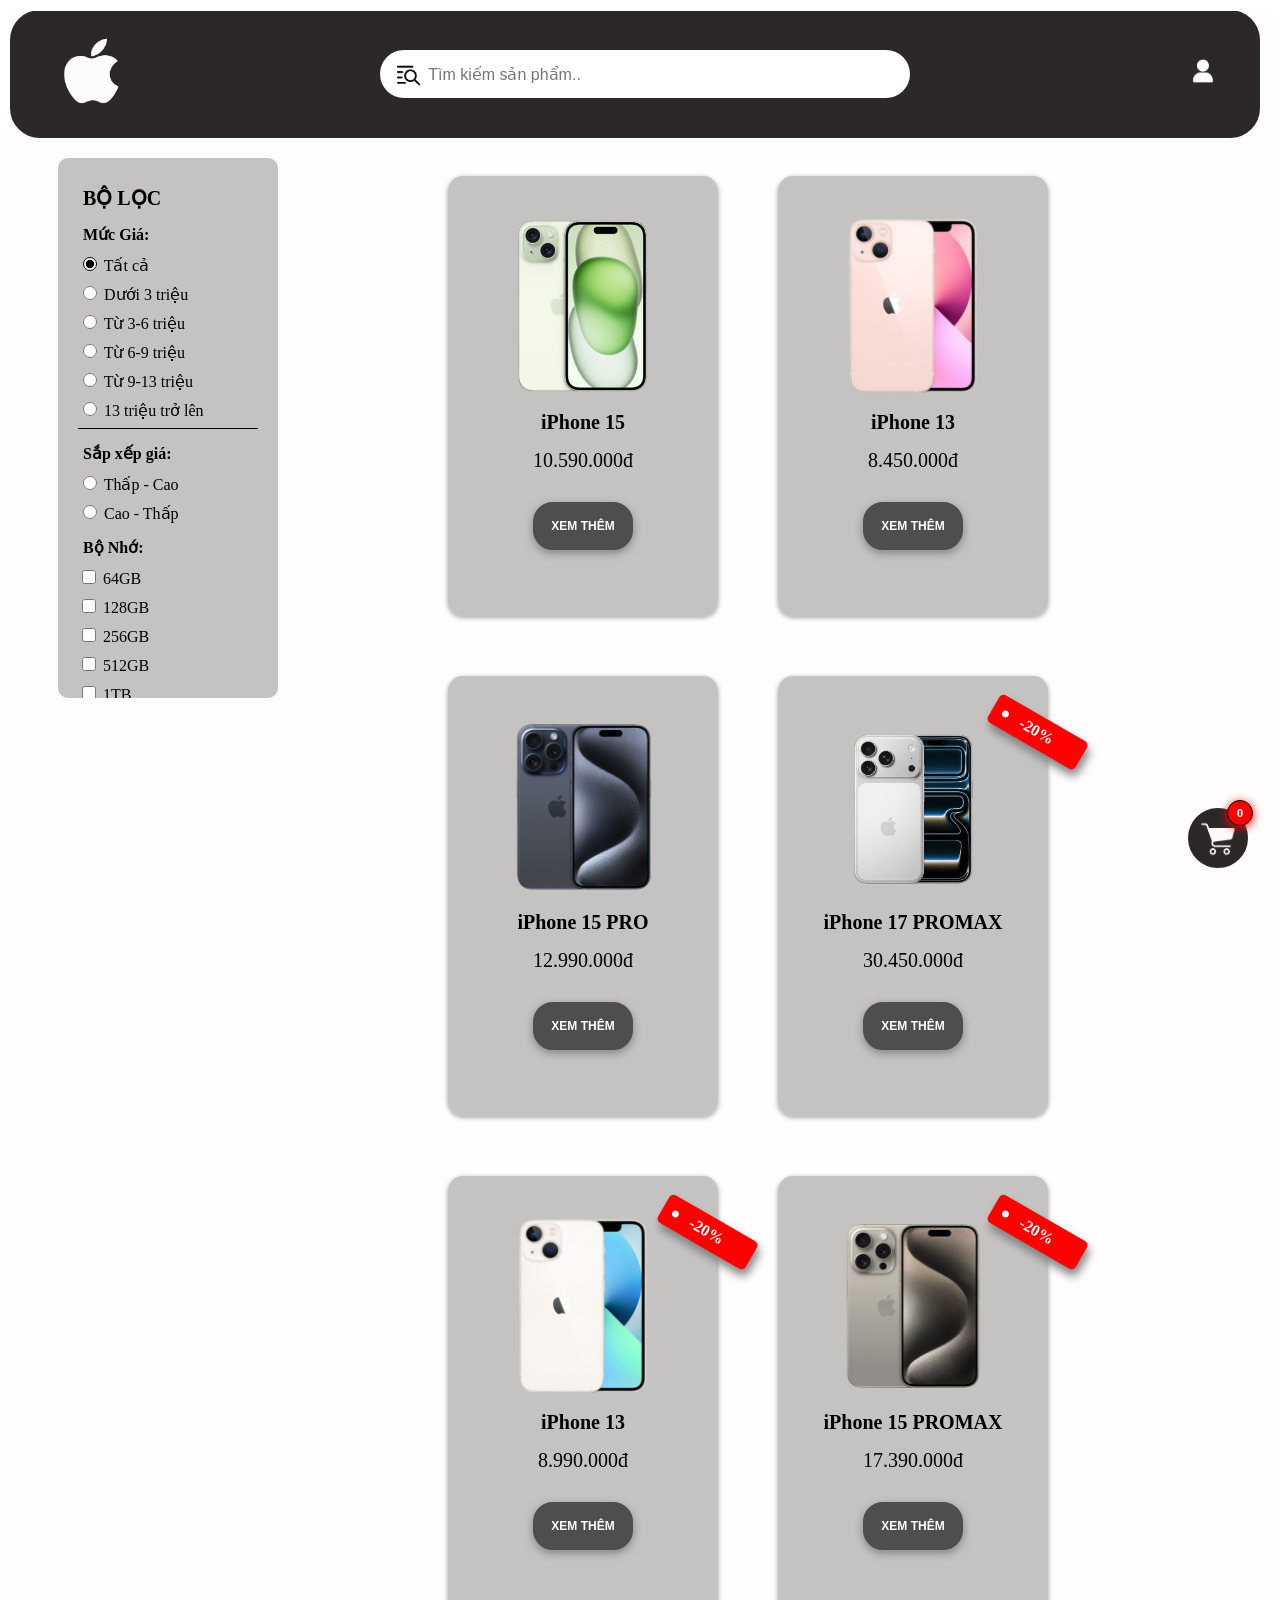
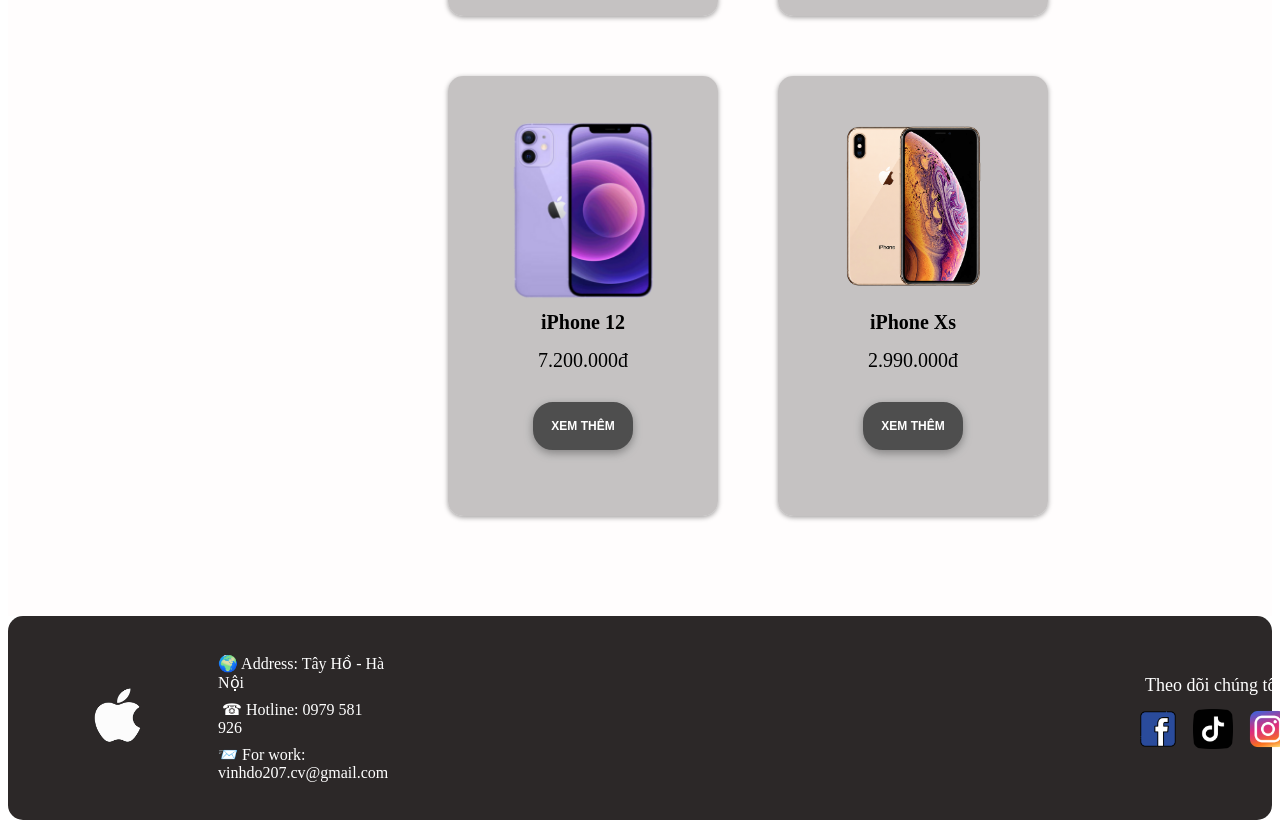
==== html/card.html @ f1d72792 "Initial commit" ====
<!DOCTYPE html>
<html lang="en">
<head>
    <meta charset="UTF-8">
    <meta name="viewport" content="width=device-width, initial-scale=1.0">
    <script src="../js/card.js" defer></script>
    <title>Mua Sắm</title>
    <link rel="stylesheet" href="../css/card.css">
</head>
<body>
     <!--HEAD-->
    <header>
        <div class="logo">
            <a href="../index.html">          
                <img src="../images/logo.png" alt="logo">
            </a>
        </div>
        
        <div class="search">
            <img src="../find.png" alt="find">
        <input type="text" placeholder=" Tìm kiếm sản phẩm..">
        </div>
        
        <div class="user">
            <img src="../images/user.png" alt="Tài khoản">
            <div class="user-menu">
                <p class="user-fullname"></p>
                <p class="user-username"></p>
                <button class="login-account">ĐĂNG NHẬP</button>
                <button class="logout-account">ĐĂNG XUẤT</button>
            </div>
        </div>
    
    </header>

    <main class="shop">
        <!-----------------------------Bộ lọc---------------------------------->
        <aside class="filter">

            <!--------GIÁ-------->
            <h3 class="head-filter">BỘ LỌC</h3>
            <h4 class="title-filter">Mức Giá:</h4>
            <label><input type="radio" name="gia" value="all" checked>
            Tất cả</label>
            
            <label><input type="radio" name="gia" value="under3">
            Dưới 3 triệu</label>

            <label><input type="radio" name="gia" value="3-6">
            Từ 3-6 triệu</label>

            <label><input type="radio" name="gia" value="6-9">
            Từ 6-9 triệu</label>

            <label><input type="radio" name="gia" value="9-13">
            Từ 9-13 triệu</label>
            
            <label><input type="radio" name="gia" value="over13">
            13 triệu trở lên</label>

                        <!--------sắp xếp-------->
            <hr class="line">
            <h4 class="title-filter">Sắp xếp giá:</h4>
            <label><input type="radio" name="az" value="az">
            Thấp - Cao</label>

            <label><input type="radio" name="az" value="za">
            Cao - Thấp</label>

            
            <!--------ROM-------->
            <h4 class="title-filter">Bộ Nhớ:</h4>
            
            <label><input type="checkbox" name="rom" value="64">
            64GB</label>

            <label><input type="checkbox" name="rom" value="128">
            128GB</label>

            <label><input type="checkbox" name="rom" value="256">
            256GB</label>

            <label><input type="checkbox" name="rom" value="512">
            512GB</label>
            
            <label><input type="checkbox" name="rom" value="1TB">
            1TB</label>

            <!--------SẠC-------->
            <h4 class="title-filter">Cáp Sạc:</h4>
            <label><input type="radio" name="charge" value="all" checked>
            Tất cả</label>
            
            <label><input type="radio" name="charge" value="lightning">
            Lightning</label>

            <label><input type="radio" name="charge" value="typec">
            Type-C</label>


            <!--------Hz-------->
            <h4 class="title-filter">Tần số quét:</h4>
            <label><input type="radio" name="hz" value="all" checked>
            Tất cả</label>
            
            <label><input type="radio" name="hz" value="60">
            60Hz</label>

            <label><input type="radio" name="hz" value="120">
            120Hz</label>
            


        </aside>
        <div class="content">
        <!---------------------------------HÀNG 1---------------------------------->
            <p class="no-product"></p>
            <div class="row"> 
                <!--MÁY 1/ dòng 1-->
                <div class="product"
                    data-price="10590"
                    data-storage="256"
                    data-charge="Type-C"
                    data-hz="60">
                    <div class="pro-img">
                        <img src="../images/ip15green.png" alt="iPhone 15">
                    </div>
                    <h2 class="name">iPhone 15</h2>
                    <p class="price">10.590.000đ</p>
                    <button class="but-xemthem">XEM THÊM</button>
                </div>


                <!--MÁY 2/dòng 1-->
                
                <!--MÁY 3/dòng 1-->
                <div class="product"
                    data-price="8450"
                    data-storage="128"
                    data-charge="Lightning"
                    data-hz="60">
                    <div class="pro-img2">
                        <img src="../images/13pink.png" alt="iphone 13">
                    </div>
                    <h2 class="name">iPhone 13</h2>
                    <p class="price">8.450.000đ</p>
                    <button class="but-xemthem">XEM THÊM</button>
                </div>
    

            <!---------------------------------HÀNG 2---------------------------------->
                <!--MÁY 1/dòng2-->
                <div class="product"
                    data-price="12990"
                    data-storage="256"
                    data-charge="Type-C"
                    data-hz="120">
                    <div class="pro-img2">
                        <img src="../images/15problue.png">
                    </div>
                    <h2 class="name">iPhone 15 PRO</h2>
                    <p class="price">12.990.000đ</p>
                    <button class="but-xemthem">XEM THÊM</button>
                </div>

                <!--MÁY 2/dòng2-->
                <div class="product"
                    data-price="34350"
                    data-storage="512"
                    data-charge="Type-C"
                    data-hz="120">
                    <span class="sale"> ●   -20% </span>
                    <div class="pro-img3">
                        <img src="../images/17maxwhite.png" alt="17white">
                    </div>
                    <h2 class="name">iPhone 17 PROMAX</h2>
                    <p class="price">30.450.000đ</p>
                    <button class="but-xemthem">XEM THÊM</button>
                </div>

                <!--MÁY 3/dòng2-->
                <div class="product"
                    data-price="8790"
                    data-storage="256"
                    data-charge="Lightning"
                    data-hz="60">
                    <span class="sale"> ●   -20% </span>
                    <div class="pro-img2">
                        <img src="../images/13white.png">
                    </div>
                    <h2 class="name">iPhone 13</h2>
                    <p class="price">8.990.000đ</p>
                    <button class="but-xemthem">XEM THÊM</button>
                </div>
            

            <!---------------------------------HÀNG 3---------------------------------->
                <!--MÁY 1/dòng3-->
                <div class="product"
                    data-price="17390"
                    data-storage="1TB"
                    data-charge="Type-C"
                    data-hz="120">
                    <span class="sale"> ●   -20% </span>
                    <div class="pro-img2">
                        <img src="../images/15maxgray.png">
                    </div>
                    <h2 class="name">iPhone 15 PROMAX</h2>
                    <p class="price">17.390.000đ</p>
                    <button class="but-xemthem">XEM THÊM</button>
                </div>

                <!--MÁY 2/dòng3-->
                <div class="product"
                    data-price="7200"
                    data-storage="64"
                    data-charge="Lightning"
                    data-hz="60">
                    <div class="pro-img2">
                        <img src="../images/12.png">
                    </div>
                    <h2 class="name">iPhone 12</h2>
                    <p class="price">7.200.000đ</p>
                    <button class="but-xemthem">XEM THÊM</button>
                </div>

                <!--MÁY 3/dòng3-->
                <div class="product"
                    data-price="2990"
                    data-storage="64"
                    data-charge="Lightning"
                    data-hz="60">
                    <div class="pro-img3">
                        <img src="../images/x.png">
                    </div>
                    <h2 class="name">iPhone Xs</h2>
                    <p class="price">2.990.000đ</p>
                    <button class="but-xemthem">XEM THÊM</button>
                </div>
            </div>
        </div>
    </main>

<!---------------------------------- FOOT -------------------------------------->
<footer>
    <div class="footer-logo">
        <img src="../images/logo.png" alt="Táo Dai">
    </div>

    <div class="footer-info">
        <p>🌍 Address: Tây Hồ - Hà Nội</p>
        <p> ☎ Hotline: 0979 581 926</p>
        <p>📨 For work: vinhdo207.cv@gmail.com</p>
    </div>

    <div class="footer-social">
    <p>Theo dõi chúng tôi</p>

    <div class="social-icon">
        <a href="https://web.facebook.com/dqv1thg3" target="_blank">
            <img src="../images/facebook.png" alt="Facebook">
        </a>

        <a href="https://www.tiktok.com/@dqvinh1thang3?_r=1&_t=ZS-99cFFg2vhfY" target="_blank">
            <img src="../images/tiktok.png" alt="TikTok">
        </a>

        <a href="https://www.instagram.com/dqvinh.1thang3?stkn=YXpnaDk2dnZoYW9t&utm_source=qr" target="_blank">   
            <img src="../images/instagram.png" alt="Instagram">
        </a>
    </div>
</div>
</footer>
<!-------------------------------------------------------
----------------------- MODAL ---------------------------
-------------------------------------------------------->
    <div class="modal">
        <div class="modal-content">
            <button class="close">×</button>

            <div class="modal-body">

                <div class="modal-left">
                    <img class="modal-img" src="" alt="">
                </div>

                <div class="modal-right">
                    <div class="profile">
                        <h2 class="modal-name"></h2>
                        <hr>
                        <h3>Thông số:</h3>
                        <p class="modal-storage"></p>
                        <p class="modal-charge"></p>
                        <p class="modal-hz"></p>
                        <p class="modal-status"><i>Máy mới chưa bóc hộp</i></p>
                        <p class="modal-warranty"><u>12 Tháng,</u> 1 đổi 1 tại Táo Dai</p>
                    </div>
                    
                    <div class="priceset">
                    <span class="modal-price"></span>
                    </div>
                    <div class="modal-buttons">
                    <button class="but-cart">THÊM VÀO GIỎ HÀNG</button>
                    <button class="but-buy">MUA NGAY</button>
                    </div>
                </div>

            </div>
        </div>
    </div>

    <div class="cart-float">
        <img src="../images/shopcart.png" alt="Giỏ hàng">
        <span class="cart-count">0</span>
    </div>

</body>
</html>
---- css/card.css ----
/*=============== LOGO ================*/
header {
    position: fixed;
    top: 10px;
    left: 10px;
    right: 20px;
    z-index: 1000;

    display: flex;
    justify-content: space-between;
    align-items: center;

    background-color: rgb(44, 40, 40);
    border: 2px solid rgb(44, 40, 40);
    border-radius: 30px;

    padding: 20px;
    box-sizing: border-box;
    transition: transform 0.3s;
}
header::before {
    content: "";
    position: absolute;
    top: -12px;
    left: -10px;
    right: -20px;
    height: 11px;
    background-color: white;
}
header.hide {
    transform: translateY(-120%);
}

.logo img {
    width: 120px;
}
.search {
    width: 500px;
    background-color: white;
    padding: 10px 15px;
    border-radius: 30px;
    margin-right: 50px;
}
.search img {
    width:23px;
    position: relative;
    top: 3.5px;
    left: 2px;
}

.search input {
    border: none;
    outline: none;
    width: 90%;
    font-size: 16px;
    position: relative;
    bottom: 3px;
}
.user {
    font-size: 25px;
    cursor: pointer;
}
.user img {
    width: 30px;
    margin-right: 20px;
}
/*=============== BỐ CỤC ============== */

.shop {
    padding-top: 120px;
    display: flex;
    gap: 30px;
    background-color: rgb(255, 253, 253);
}

.content {
    flex: 1;
    margin-top: 30px;
    margin-bottom: 100px;
}


/* ============ BỘ LỌC ============ */

.filter {
    position: sticky;
    top: 70px;
    width: 180px;
    padding: 20px;
    background-color: rgba(168, 166, 166, 0.666);
    border-radius: 10px;
    margin-left: 30px;
    height: 500px;
    margin: 30px 140px 50px 50px;
    overflow-y: auto;
}

.filter::-webkit-scrollbar {
    width: 3px;}    
.filter::-webkit-scrollbar-thumb {
    background-color: rgba(168, 166, 166, 0.666);
    border-radius: 50px;}
.filter::-webkit-scrollbar-track {
    margin: 10px 0;}

.filter label {
    display: block;
    margin-bottom: 8px;
    color: black;
    font-weight: 500;
    cursor: pointer;
}
.head-filter {
    font-size: 20px;
    color: black;
    margin: 8px 0 0 5px;}
.title-filter {
    margin: 15px 0 10px 5px;
    color: black;}
.line {
    border: none;
    border-top: 1px solid black;
    margin: 5px 0;}

.filter input[type="radio"],
.filter input[type="checkbox"] {
    width: 14px;
    height: 14px;
    accent-color: black;

    border: 2px solid black;
    cursor: pointer;
}


/* ========= CÁC SẢN PHẨM ========== */
.row {
    display: flex;
    flex-direction: row;
    gap: 60px;
    flex-wrap: wrap;
}

.product {
    width: 100%;
    max-width: 230px;
    padding: 20px;
    background-color: rgba(168, 166, 166, 0.666);
    border-radius: 15px;
    display: flex;
    flex-direction: column;
    align-items: center;
    transition: 0.2s;
    box-shadow: 0 1.5px 5px rgba(0, 0, 0, 0.378);

    height: 400px;
    position: relative;
}
.product:hover {
    transform: translateY(-2.5px);
    box-shadow: 0 4px 15px black;
    cursor: default;}

.no-product {
    margin-left: 300px;
    font-size: large;
    color: white;
}

.sale {
    position: absolute;
    white-space: pre-wrap;
    top: 40px;
    right: -40px;
    border-radius: 5px;
    background-color: red;
    color: white;
    padding: 7px 29px 7px 5px;
    font-weight: bold;
    transform: rotate(30deg);
    box-shadow: 5px 5px 10px gray;
}

.pro-img {
    width: 200px;
    height: 220px;
    display: flex;
    justify-content: center;
    align-items: center;
}

.pro-img img {
    width: 150%;
    height: 150%;
    object-fit: contain;
}
.pro-img2 {
    width: 200px;
    height: 220px;
    display: flex;
    justify-content: center;
    align-items: center;
}

.pro-img2 img {
    width: 130%;
    height: 130%;
    object-fit: contain;
}
.pro-img3 {
    width: 200px;
    height: 220px;
    display: flex;
    justify-content: center;
    align-items: center;
}

.pro-img3 img {
    width: 100%;
    height: 100%;
    object-fit: contain;
}

.name {
    color: black;
    text-align: center;
    font-size: 20px;
    margin-top: -5px;
}

.price {
    color: black;
    text-align: center;
    font-size: 20px;
    margin-top: -2px;
}

/* ========= BUTTON ========== */

.but-xemthem {
    cursor: pointer;
    margin-top: 10px;
    border: 2px solid rgb(78, 78, 78);;
    width: 100px;
    border-radius: 20px;
    background-color: rgb(78, 78, 78);
    color: white;
    transition: 0.3s;
    font-size: 12px;
    padding: 15px;
    font-weight: bold;
    box-shadow: 0 3px 10px rgba(0, 0, 0, 0.344);
}
.but-xemthem:hover {
    transform: scale(1.05);
    background-color: rgb(78, 78, 78);
    box-shadow: 0 3px 10px black;

}
/* ============ FOOTER ============ */
footer {
    display: flex;
    justify-content: left;
    gap: 350px;
    align-items: center;
    background-color: rgb(44, 40, 40);
    color: white;
    padding: 30px 60px;
    border-radius: 15px;
}

.footer-logo img {
    width: 100px;
}
.footer-info {
    margin-left: -300px;
    margin-right: 400px;
}
.footer-info p {
    white-space: pre-wrap;
    margin: 8px 0;
}

.footer-social {
    text-align: center;
    font-weight: 500;
    font-size: 18px;
    margin-top: -25px;
    cursor: default;
}

.social-icon {
    display: flex;
    justify-content: center;
    gap: 15px;
    margin-top: -5px;
}

.social-icon img {
    width: 40px;
    height: 40px;
    object-fit: contain;
    cursor: pointer;
    transition: 0.2s;
}
.social-icon img:hover {
    transform: scale(1.2);
}

/* ===========================================================
============================ MODAL ==========================
==========================================================*/
/* MODAL */
.modal {
    display: none;
    position: fixed;
    top: 0;
    left: 0;
    width: 100%;
    height: 100%;
    background-color: rgba(0, 0, 0, 0.7);
    justify-content: center;
    align-items: center;
    z-index: 2000;
}

.modal-content {
    width: 800px;
    min-height: 540px;
    background-color: rgb(170, 170, 170);
    border: 2px solid white;
    border-radius: 25px;
    position: relative;
    padding: 30px;
    box-sizing: border-box;
}

.modal-body {
    display: flex;
    align-items: center;
    height: 100%;
}

/* ẢNH SẢN PHẨM */
.modal-left {
    width: 50%;
    min-height: 440px;
    display: flex;
    justify-content: center;
    align-items: center;
    border-right: 1px solid rgb(180, 180, 180);
}

.modal-img {
    width: 320px;
    height: 400px;
    object-fit: contain;
}

/* THÔNG TIN SẢN PHẨM */
.modal-right {
    width: 50%;
    padding-left: 35px;
    box-sizing: border-box;
    color: black;
}

.modal-name {
    color: black;
    font-size: 30px;
    margin: 0 0 15px 0;
}

.modal-status::before {
    content: "Trạng thái:";
    margin-right: 8px;
}

.modal-warranty::before {
    content: "Bảo hành:";
    margin-right: 8px;
}

.profile {
    width: 100%;
    background-color: rgb(195, 195, 195);
    border: 1px solid rgb(150, 150, 150);
    border-radius: 15px;
    padding: 20px;
    box-sizing: border-box;
}
.profile hr {
    border: none;
    border-top: 1px solid rgb(190, 190, 190);
    margin: 15px 0;
}

.profile h3 {
    color: black;
    font-size: 20px;
    margin-top: 10px;
    margin-bottom: 20px;
    text-decoration: underline;
    text-underline-offset: 5px;
}

.modal-right p {
    color: black;
    font-size: 17px;
    margin: 15px 0;
}

.modal-storage::before {
    content: "Bộ nhớ:";
    margin-right: 8px;
}

.modal-charge::before {
    content: "Cáp sạc:";
    margin-right: 8px;
}

.modal-hz::before {
    content: "Tần số:";
    margin-right: 8px;
}

/* GIÁ */
.priceset {
    color: black;
    font-size: 25px;
    font-weight: bold;
    margin-top: 20px;
    margin-bottom: 25px;
}

.modal-price::before {
    content: "Giá tiền:";
    margin-right: 10px;
}

/* NÚT ĐÓNG */
.close {
    position: absolute;
    top: 10px;
    right: 18px;
    border: none;
    background: none;
    color: black;
    font-size: 32px;
    cursor: pointer;
}

.close:hover {
    transform: scale(1.15);
}

/* HAI NÚT */
.modal-buttons {
    display: flex;
    gap: 12px;
}

.but-cart,
.but-buy {
    flex: 1;
    padding: 14px 10px;
    border-radius: 15px;
    font-size: 14px;
    font-weight: bold;
    cursor: pointer;
    transition: transform 0.2s ease, background-color 0.2s ease;
}

.but-cart {
    background-color: transparent;
    border: 1px solid black;
    color: black;
}

.but-buy {
    background-color: black;
    border: 1px solid black;
    color: white;
}

.but-cart:hover,
.but-buy:hover {
    transform: scale(1.03);
}
/*================= Giỏ hàng ==================*/
.cart-float {
    position: fixed;
    right: 30px;
    bottom: 30px;
    width: 60px;
    height: 60px;
    background-color: rgb(44, 40, 40);
    border: 2px solid white;
    border-radius: 50%;
    display: flex;
    justify-content: center;
    align-items: center;
    cursor: pointer;
    z-index: 1500;
}
.cart-float img {
    width: 35px;
}
.cart-count {
    position: absolute;
    top: -8px;
    right: -5px;
    width: 24px;
    height: 24px;
    background-color: red;
    border: 1px solid black;
    box-shadow: 0 2px 10px red;
    color: white;
    border-radius: 50%;
    display: flex;
    justify-content: center;
    align-items: center;
    font-size: 13px;
    font-weight: bold;
}
/*================= MENU TÀI KHOẢN =================*/

.user {
    position: relative;
}
.user-menu {
    display: none;
    position: absolute;
    top: 45px;
    right: 0;
    width: 210px;
    padding: 18px;
    background-color: white;
    border: 1px solid rgb(210, 210, 210);
    border-radius: 15px;
    box-shadow: 0 5px 15px rgba(0, 0, 0, 0.15);
    z-index: 1100;
}

.user-fullname,
.user-username {
    margin: 5px 0;
    color: black;
}

.user-fullname {
    font-size: 17px;
    font-weight: bold;
}

.user-username {
    color: rgb(100, 100, 100);
    font-size: 14px;
}

.login-account,
.logout-account {
    width: 100%;
    margin-top: 15px;
    padding: 10px;
    border-radius: 10px;
    font-size: 13px;
    font-weight: bold;
    cursor: pointer;
}

.login-account {
    background-color: black;
    color: white;
    border: 1px solid black;
}

.logout-account {
    background-color: white;
    color: black;
    border: 1px solid black;
}

.login-account:hover {
    background-color: rgb(60, 60, 60);
    transform: scale(1.02);
    transition: transform 0.2s;
}

.logout-account:hover {
    background-color: rgb(240, 240, 240);
    transform: scale(1.02);
    transition: transform 0.2s;
}
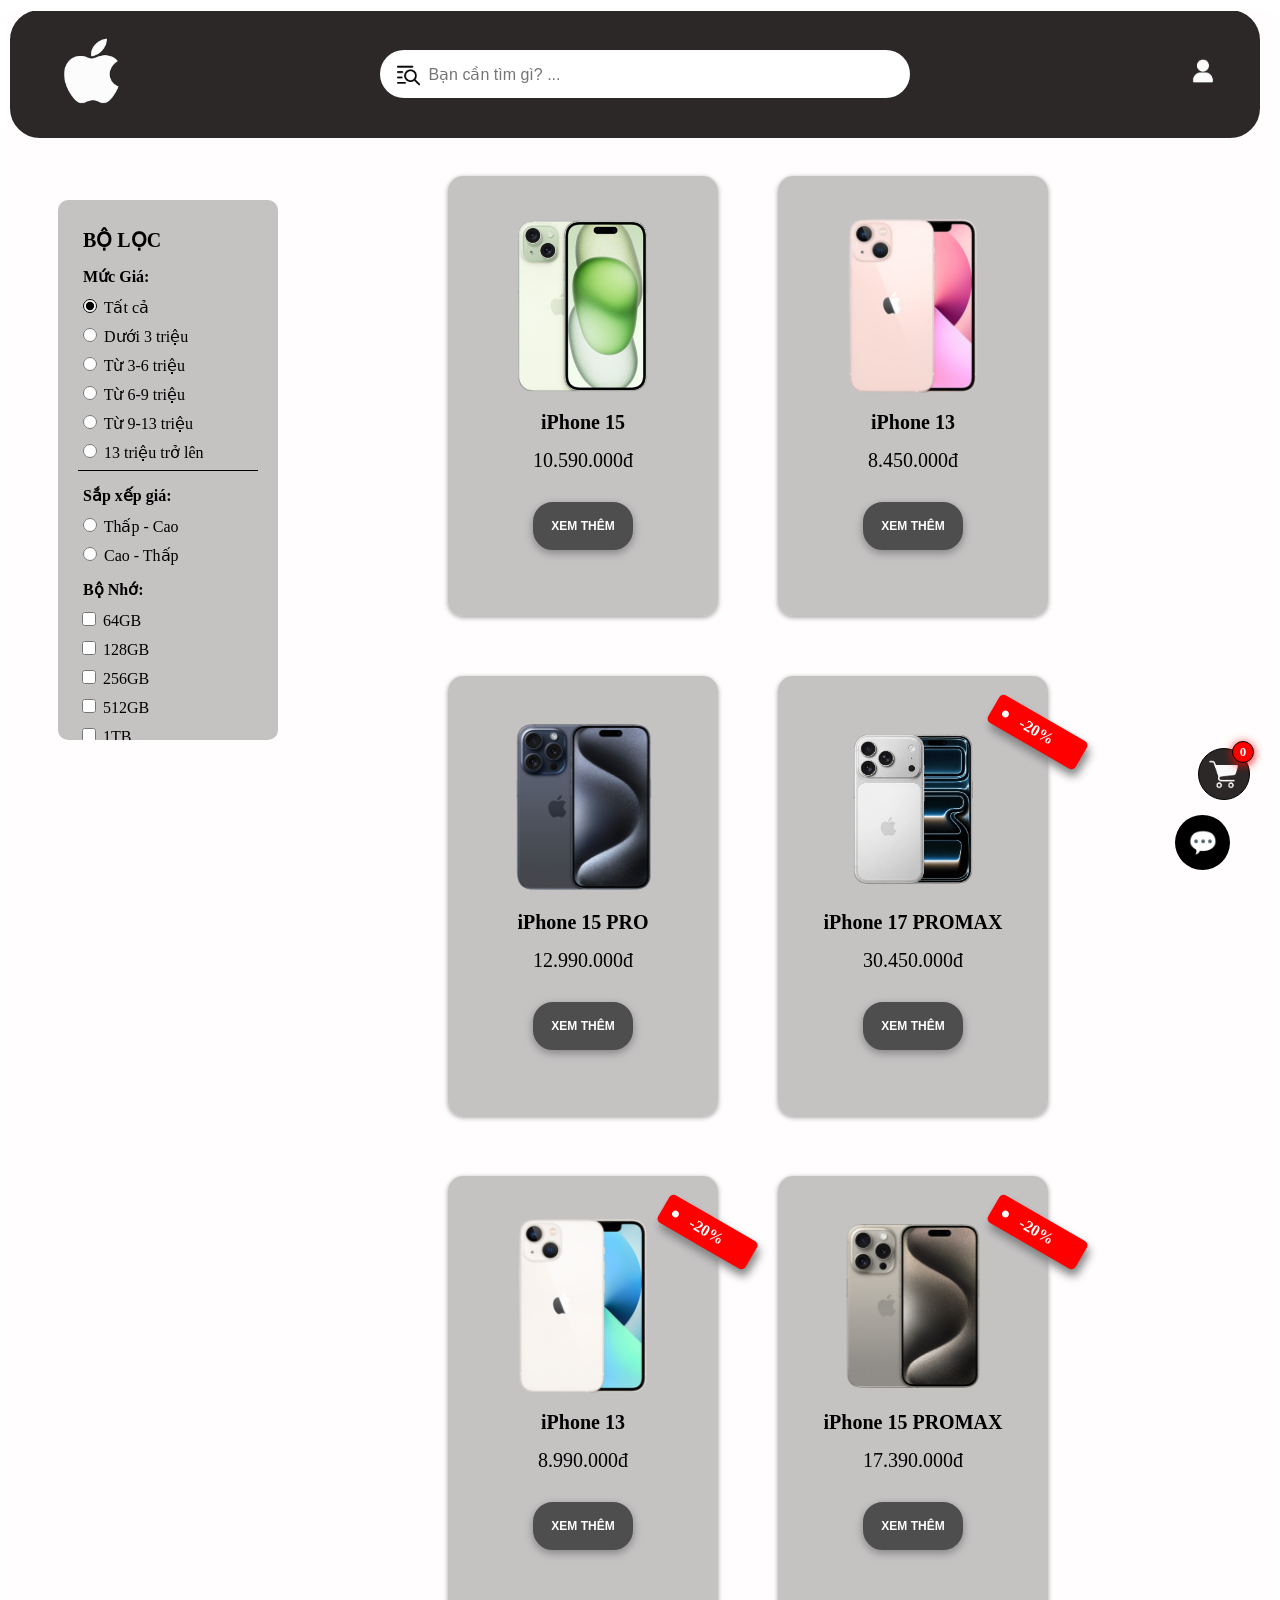
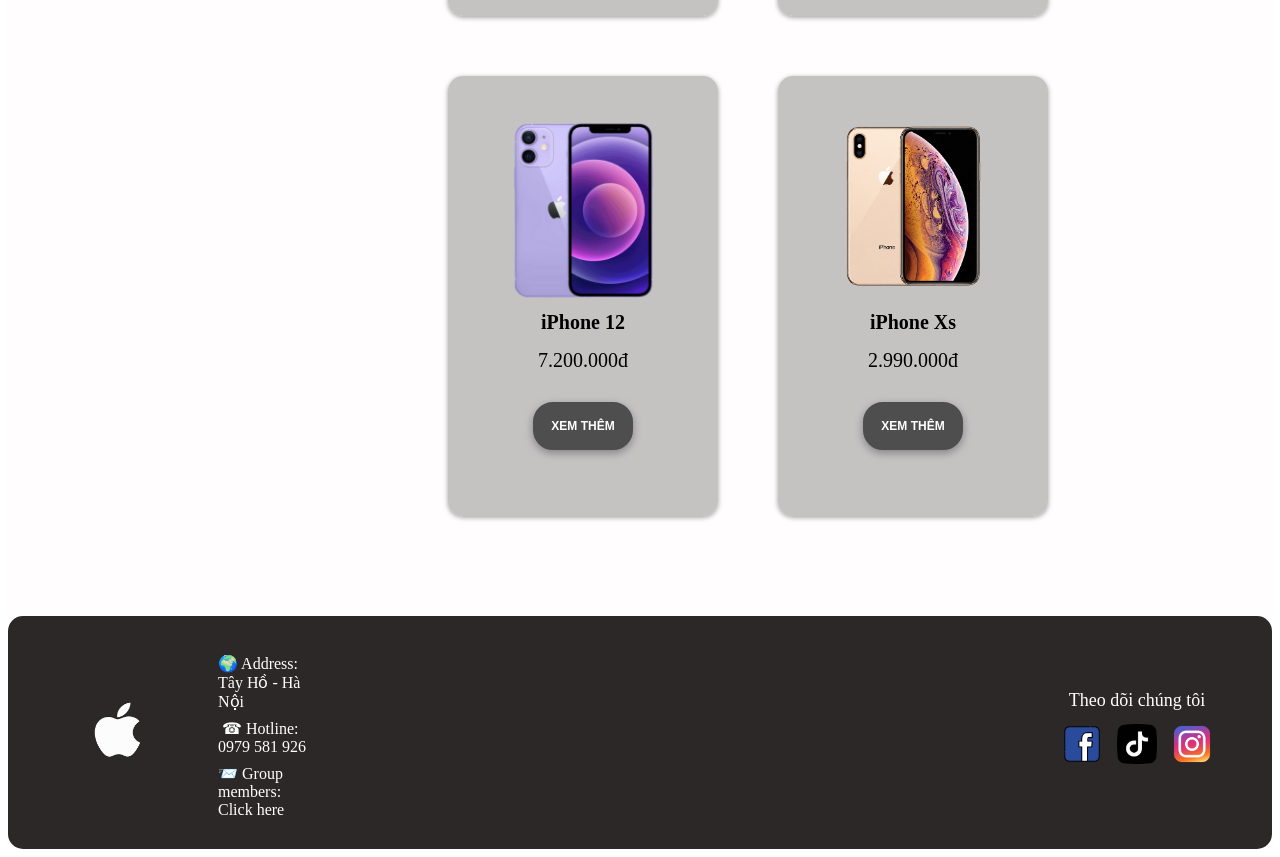
==== commit 22acee74: "Cap nhat website Tao Dai" ====
--- a/html/card.html
+++ b/html/card.html
@@ -11,14 +11,14 @@
      <!--HEAD-->
     <header>
         <div class="logo">
-            <a href="../index.html">          
+            <a href="../index.html">        
                 <img src="../images/logo.png" alt="logo">
             </a>
         </div>
         
         <div class="search">
             <img src="../find.png" alt="find">
-        <input type="text" placeholder=" Tìm kiếm sản phẩm..">
+        <input class="search-input" placeholder=" Bạn cần tìm gì? ...">
         </div>
         
         <div class="user">
@@ -250,7 +250,7 @@
     <div class="footer-info">
         <p>🌍 Address: Tây Hồ - Hà Nội</p>
         <p> ☎ Hotline: 0979 581 926</p>
-        <p>📨 For work: vinhdo207.cv@gmail.com</p>
+        <a href="../ThanhVienNhom/thanhvien.html" target="_blank">📨 Group members: Click here</a>
     </div>
 
     <div class="footer-social">
@@ -314,5 +314,32 @@
         <span class="cart-count">0</span>
     </div>
 
+    <!-- ================= CHATBOT ================= -->
+
+    <div class="chatbot">
+        <button class="chat-button">💬</button>
+        <div class="chat-box">
+
+            <div class="chat-header">
+                <h3>Táo Dai Bot</h3>
+                <button class="chat-close">×</button>
+            </div>
+
+
+            <div class="chat-content">
+                <div class="bot-message">
+                    Xin chào! Táo Dai có thể giúp gì cho bạn?
+                </div>
+            </div>
+
+
+            <form class="chat-input">
+                <textarea placeholder="Nhập tin nhắn..."></textarea>
+                <button>Gửi</button>
+            </form>
+        </div>
+    </div>
+
+        <script src="../js/chatbot.js" defer></script>
 </body>
 </html>
--- a/css/card.css
+++ b/css/card.css
@@ -84,7 +84,7 @@
 
 .filter {
     position: sticky;
-    top: 70px;
+    top: 200px;
     width: 180px;
     padding: 20px;
     background-color: rgba(168, 166, 166, 0.666);
@@ -276,9 +276,12 @@
     margin-left: -300px;
     margin-right: 400px;
 }
-.footer-info p {
+.footer-info p,
+.footer-info a {
     white-space: pre-wrap;
     margin: 8px 0;
+    color: white;
+    text-decoration: none;
 }
 
 .footer-social {
@@ -492,11 +495,11 @@
 .cart-float {
     position: fixed;
     right: 30px;
-    bottom: 30px;
-    width: 60px;
-    height: 60px;
+    bottom: 100px;
+    width: 50px;
+    height: 50px;
     background-color: rgb(44, 40, 40);
-    border: 2px solid white;
+    border: 1px solid;
     border-radius: 50%;
     display: flex;
     justify-content: center;
@@ -505,14 +508,14 @@
     z-index: 1500;
 }
 .cart-float img {
-    width: 35px;
+    width: 30px;
 }
 .cart-count {
     position: absolute;
     top: -8px;
     right: -5px;
-    width: 24px;
-    height: 24px;
+    width: 20px;
+    height: 20px;
     background-color: red;
     border: 1px solid black;
     box-shadow: 0 2px 10px red;
@@ -592,4 +595,111 @@
     background-color: rgb(240, 240, 240);
     transform: scale(1.02);
     transition: transform 0.2s;
+}
+/* ================= CHATBOT ================= */
+.chatbot {
+    position: fixed;
+    right: 50px;
+    bottom: 30px;
+    z-index: 2000;
+}
+.chat-button {
+    width: 55px;
+    height: 55px;
+    border: none;
+    border-radius: 50%;
+    background-color: black;
+    color: white;
+    font-size: 24px;
+    cursor: pointer;
+}
+
+.chat-box {
+    display: none;
+    position: absolute;
+    right: 0;
+    bottom: 70px;
+    width: 330px;
+    height: 450px;
+    background-color: white;
+    border: 1px solid rgb(210, 210, 210);
+    border-radius: 20px;
+    box-shadow: 0 5px 20px rgba(0, 0, 0, 0.2);
+    overflow: hidden;
+    z-index: 2001;
+}
+
+.chat-header {
+    display: flex;
+    justify-content: space-between;
+    align-items: center;
+    padding: 15px 20px;
+    background-color: black;
+    color: white;
+}
+
+.chat-header h3 {
+    margin: 0;
+}
+
+.chat-close {
+    border: none;
+    background-color: transparent;
+    color: white;
+    font-size: 25px;
+    cursor: pointer;
+}
+
+.chat-content {
+    height: 290px;
+    padding: 15px;
+    overflow-y: auto;
+}
+
+.bot-message {
+    width: fit-content;
+    max-width: 80%;
+    padding: 10px 13px;
+    background-color: rgb(240, 240, 240);
+    border-radius: 15px;
+    font-size: 14px;
+    margin-bottom: 10px;
+}
+
+.chat-input {
+    display: flex;
+    align-items: flex-end;
+    gap: 8px;
+    padding: 10px;
+    border-top: 1px solid rgb(220, 220, 220);
+}
+
+.chat-input textarea {
+    flex: 1;
+    height: 20px;
+    padding: 10px;
+    border: 1px solid rgb(200, 200, 200);
+    border-radius: 10px;
+    outline: none;
+    resize: none;
+}
+
+.chat-input button {
+    padding: 10px 15px;
+    border: none;
+    border-radius: 10px;
+    background-color: black;
+    color: white;
+    cursor: pointer;
+}
+.user-message {
+    width: fit-content;
+    max-width: 80%;
+    margin-left: auto;
+    margin-bottom: 10px;
+    padding: 10px 13px;
+    background-color: black;
+    color: white;
+    border-radius: 15px;
+    font-size: 14px;
 }
